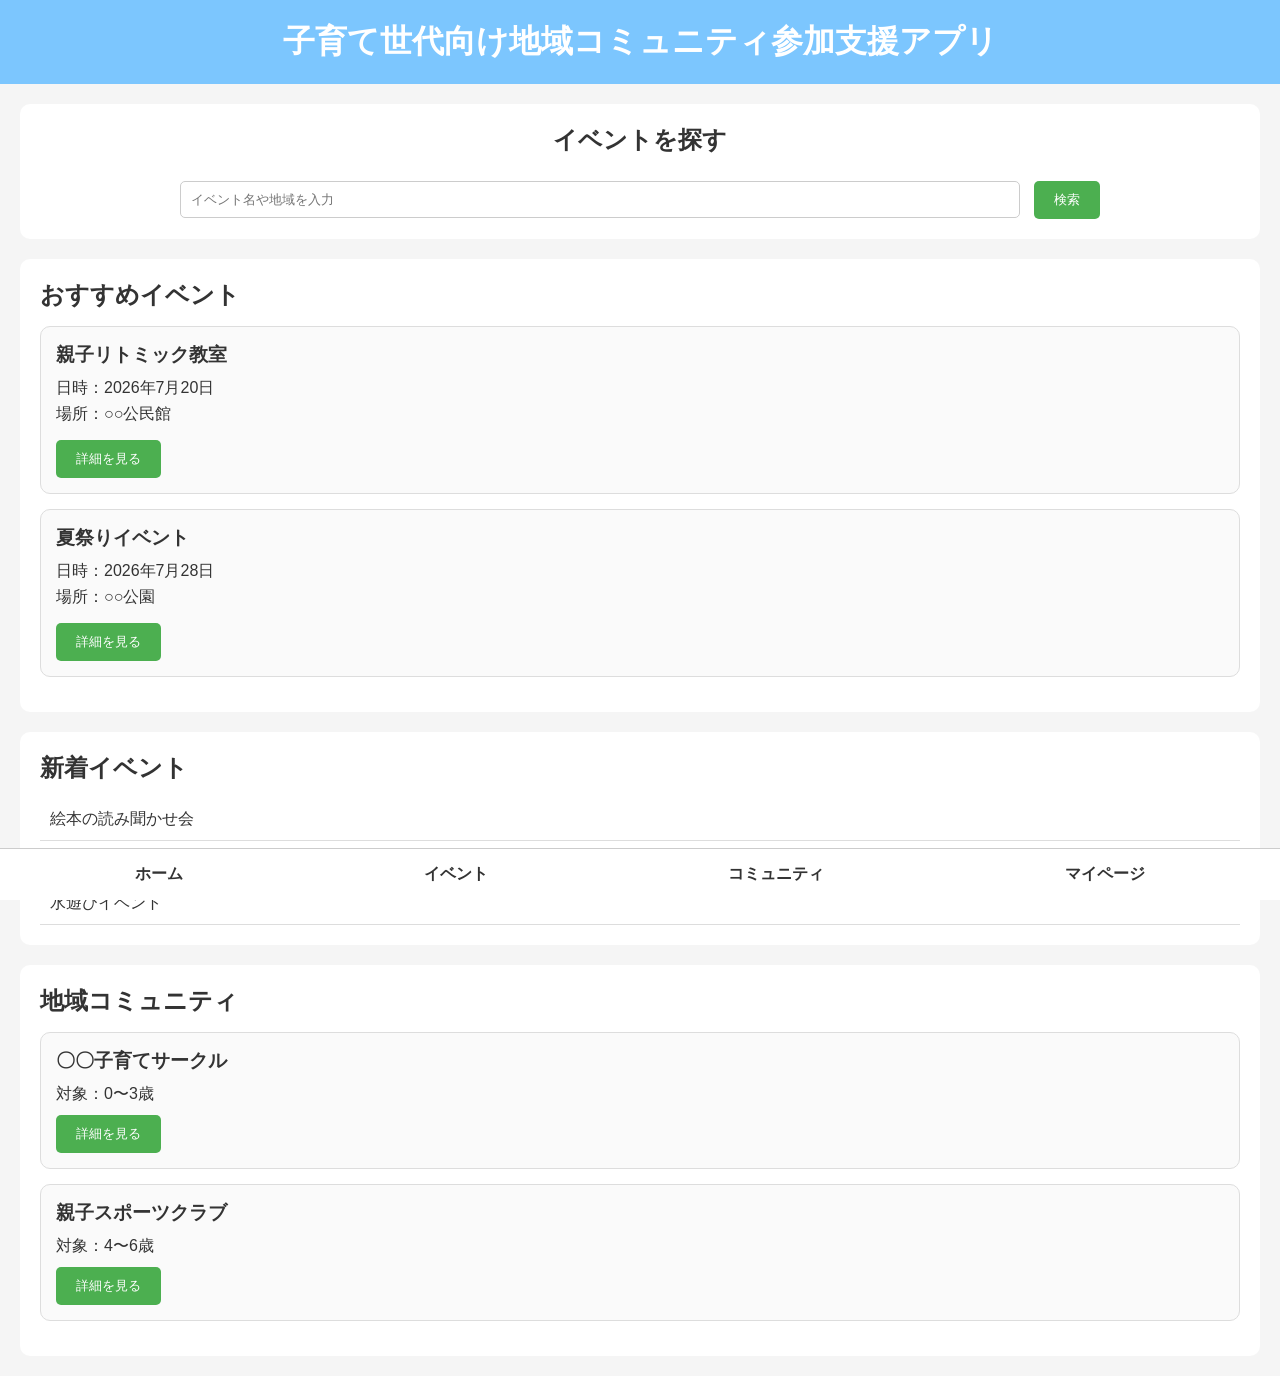
==== index.html @ dadd7222 "画面遷移の作成" ====
<!doctype html>
<html lang="ja">
  <head>
    <meta charset="UTF-8" />
    <meta name="viewport" content="width=device-width, initial-scale=1.0" />
    <title>子育て世代向け地域コミュニティ参加支援アプリ</title>

    <link rel="stylesheet" href="css/style.css" />
    <link rel="stylesheet" href="css/home.css" />
  </head>

  <body>
    <!-- ヘッダー -->
    <header>
      <h1>子育て世代向け地域コミュニティ参加支援アプリ</h1>
    </header>

    <!-- 検索 -->
    <section>
      <h2>イベントを探す</h2>

      <input type="text" placeholder="イベント名や地域を入力" />

      <button>検索</button>
    </section>

    <!-- おすすめイベント -->
    <section>
      <h2>おすすめイベント</h2>

      <div class="event-card">
        <h3>親子リトミック教室</h3>

        <p>日時：2026年7月20日</p>

        <p>場所：○○公民館</p>

        <button>詳細を見る</button>
      </div>

      <div class="event-card">
        <h3>夏祭りイベント</h3>

        <p>日時：2026年7月28日</p>

        <p>場所：○○公園</p>

        <button>詳細を見る</button>
      </div>
    </section>

    <!-- 新着イベント -->
    <section>
      <h2>新着イベント</h2>

      <ul>
        <li>絵本の読み聞かせ会</li>

        <li>親子クッキング教室</li>

        <li>水遊びイベント</li>
      </ul>
    </section>

    <!-- コミュニティ一覧 -->
    <section>
      <h2>地域コミュニティ</h2>

      <div class="community-card">
        <h3>〇〇子育てサークル</h3>

        <p>対象：0〜3歳</p>

        <button>詳細を見る</button>
      </div>

      <div class="community-card">
        <h3>親子スポーツクラブ</h3>

        <p>対象：4〜6歳</p>

        <button>詳細を見る</button>
      </div>
    </section>

    <!-- ナビゲーション -->
    <nav>
      <a href="index.html">ホーム</a>

      <a href="pages/event-list.html">イベント</a>

      <a href="pages/community-detail.html">コミュニティ</a>

      <a href="pages/mypage.html">マイページ</a>
    </nav>
  </body>
</html>
---- css/style.css ----
/* ===== 共通設定 ===== */

* {
  margin: 0;
  padding: 0;
  box-sizing: border-box;
}

body {
  font-family: "Yu Gothic", sans-serif;
  background-color: #f5f5f5;
  color: #333;
}

/* ===== ヘッダー ===== */

header {
  background-color: #7cc6fe;
  color: white;
  padding: 20px;
  text-align: center;
}

/* ===== メインコンテンツ ===== */

section {
  background-color: white;
  margin: 20px;
  padding: 20px;
  border-radius: 10px;
}

section h2 {
  margin-bottom: 15px;
}

/* ===== 入力欄 ===== */

input {
  width: 70%;
  padding: 10px;
  border: 1px solid #ccc;
  border-radius: 5px;
}

/* ===== ボタン ===== */

button {
  padding: 10px 20px;
  margin-top: 10px;
  border: none;
  border-radius: 5px;
  background-color: #4caf50;
  color: white;
  cursor: pointer;
}

button:hover {
  background-color: #45a049;
}

/* ===== カード ===== */

.event-card,
.community-card {
  border: 1px solid #ddd;
  border-radius: 10px;
  padding: 15px;
  margin-bottom: 15px;
  background-color: #fafafa;
}

/* ===== ナビゲーション ===== */

nav {
  position: fixed;
  bottom: 0;
  width: 100%;
  background-color: white;
  display: flex;
  justify-content: space-around;
  padding: 15px;
  border-top: 1px solid #ccc;
}

nav a {
  text-decoration: none;
  color: #333;
  font-weight: bold;
}

nav a:hover {
  color: #4caf50;
}
---- css/home.css ----
/* ===== ホーム画面専用CSS ===== */

/* 検索エリア */
section:first-of-type {
  text-align: center;
}

section:first-of-type input {
  width: 70%;
  margin-right: 10px;
}

/* イベントカード */

.event-card {
  transition: 0.3s;
}

.event-card:hover {
  transform: translateY(-5px);
  box-shadow: 0 5px 15px rgba(0, 0, 0, 0.2);
}

.event-card h3 {
  margin-bottom: 10px;
}

.event-card p {
  margin-bottom: 5px;
}

/* コミュニティカード */

.community-card {
  transition: 0.3s;
}

.community-card:hover {
  transform: translateY(-5px);
  box-shadow: 0 5px 15px rgba(0, 0, 0, 0.2);
}

.community-card h3 {
  margin-bottom: 10px;
}

/* リスト */

ul {
  list-style: none;
}

li {
  padding: 10px;
  border-bottom: 1px solid #ddd;
}

/* スマホ対応 */

@media (max-width: 768px) {
  input {
    width: 100%;
    margin-bottom: 10px;
  }

  button {
    width: 100%;
  }
}
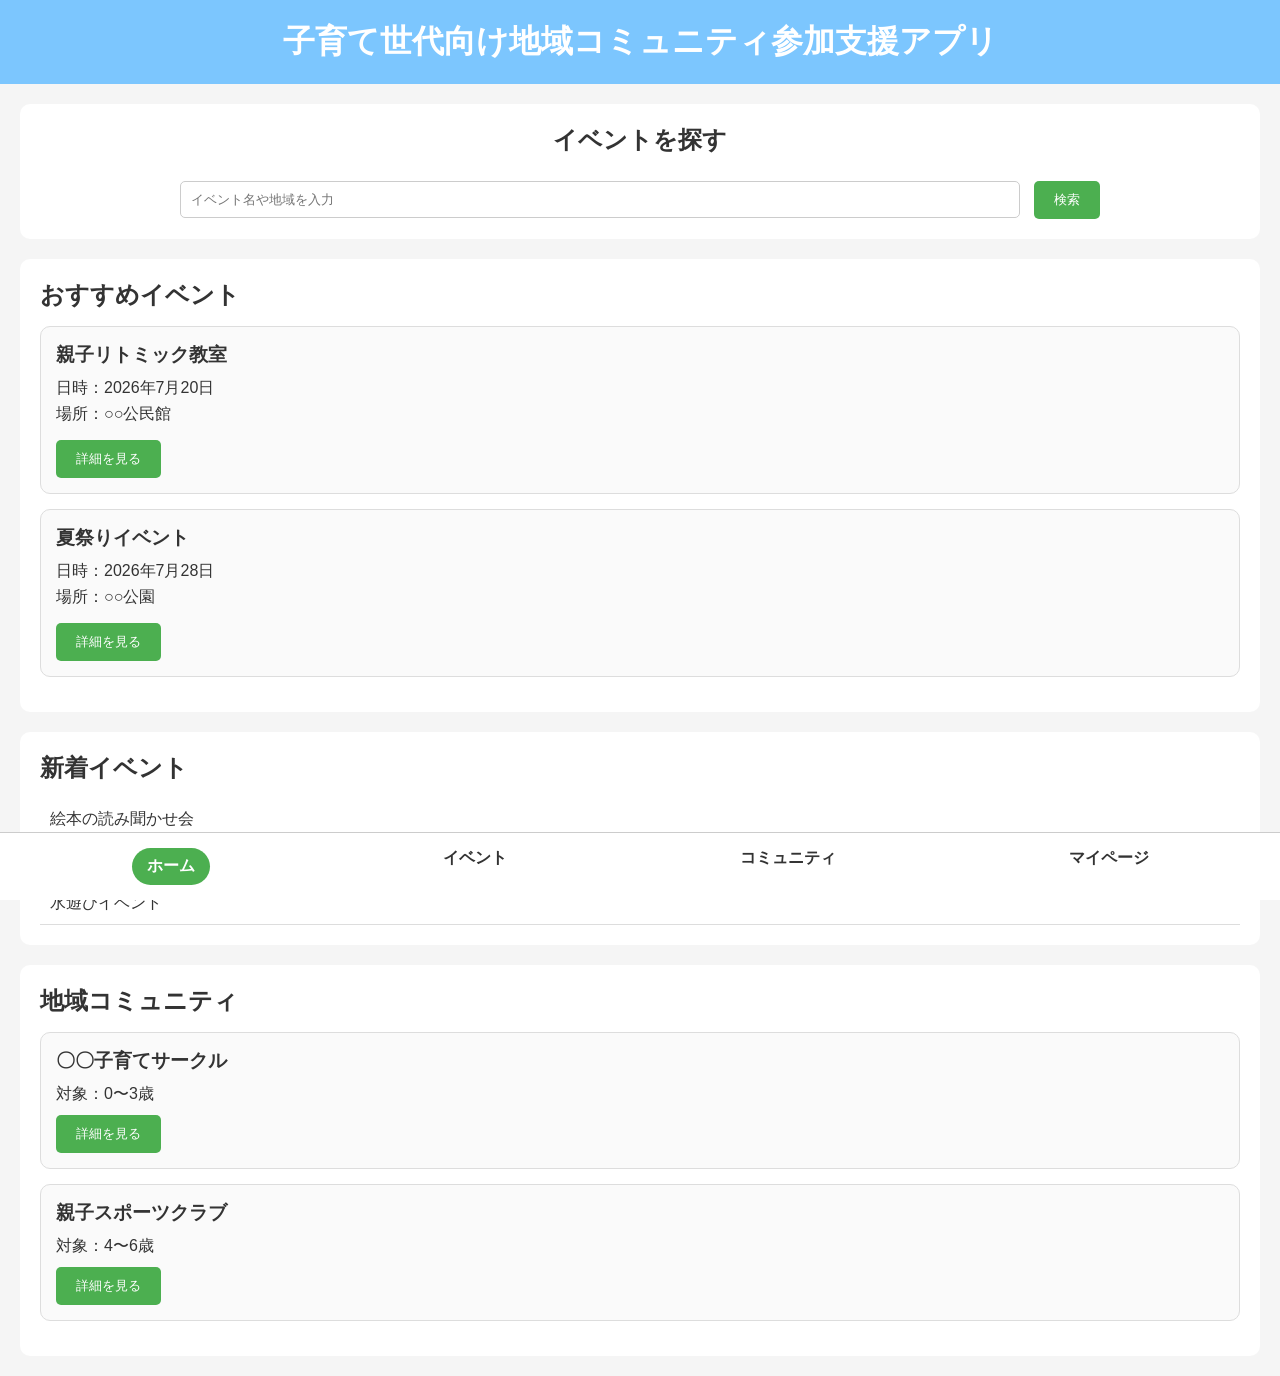
==== commit c8373eba: "main機能の追加" ====
--- a/index.html
+++ b/index.html
@@ -93,5 +93,6 @@
 
       <a href="pages/mypage.html">マイページ</a>
     </nav>
+    <script src="js/main.js"></script>
   </body>
 </html>
--- a/css/style.css
+++ b/css/style.css
@@ -92,3 +92,12 @@
 nav a:hover {
   color: #4caf50;
 }
+
+/* 現在のページ */
+
+nav a.active {
+  color: white;
+  background-color: #4caf50;
+  padding: 8px 15px;
+  border-radius: 20px;
+}
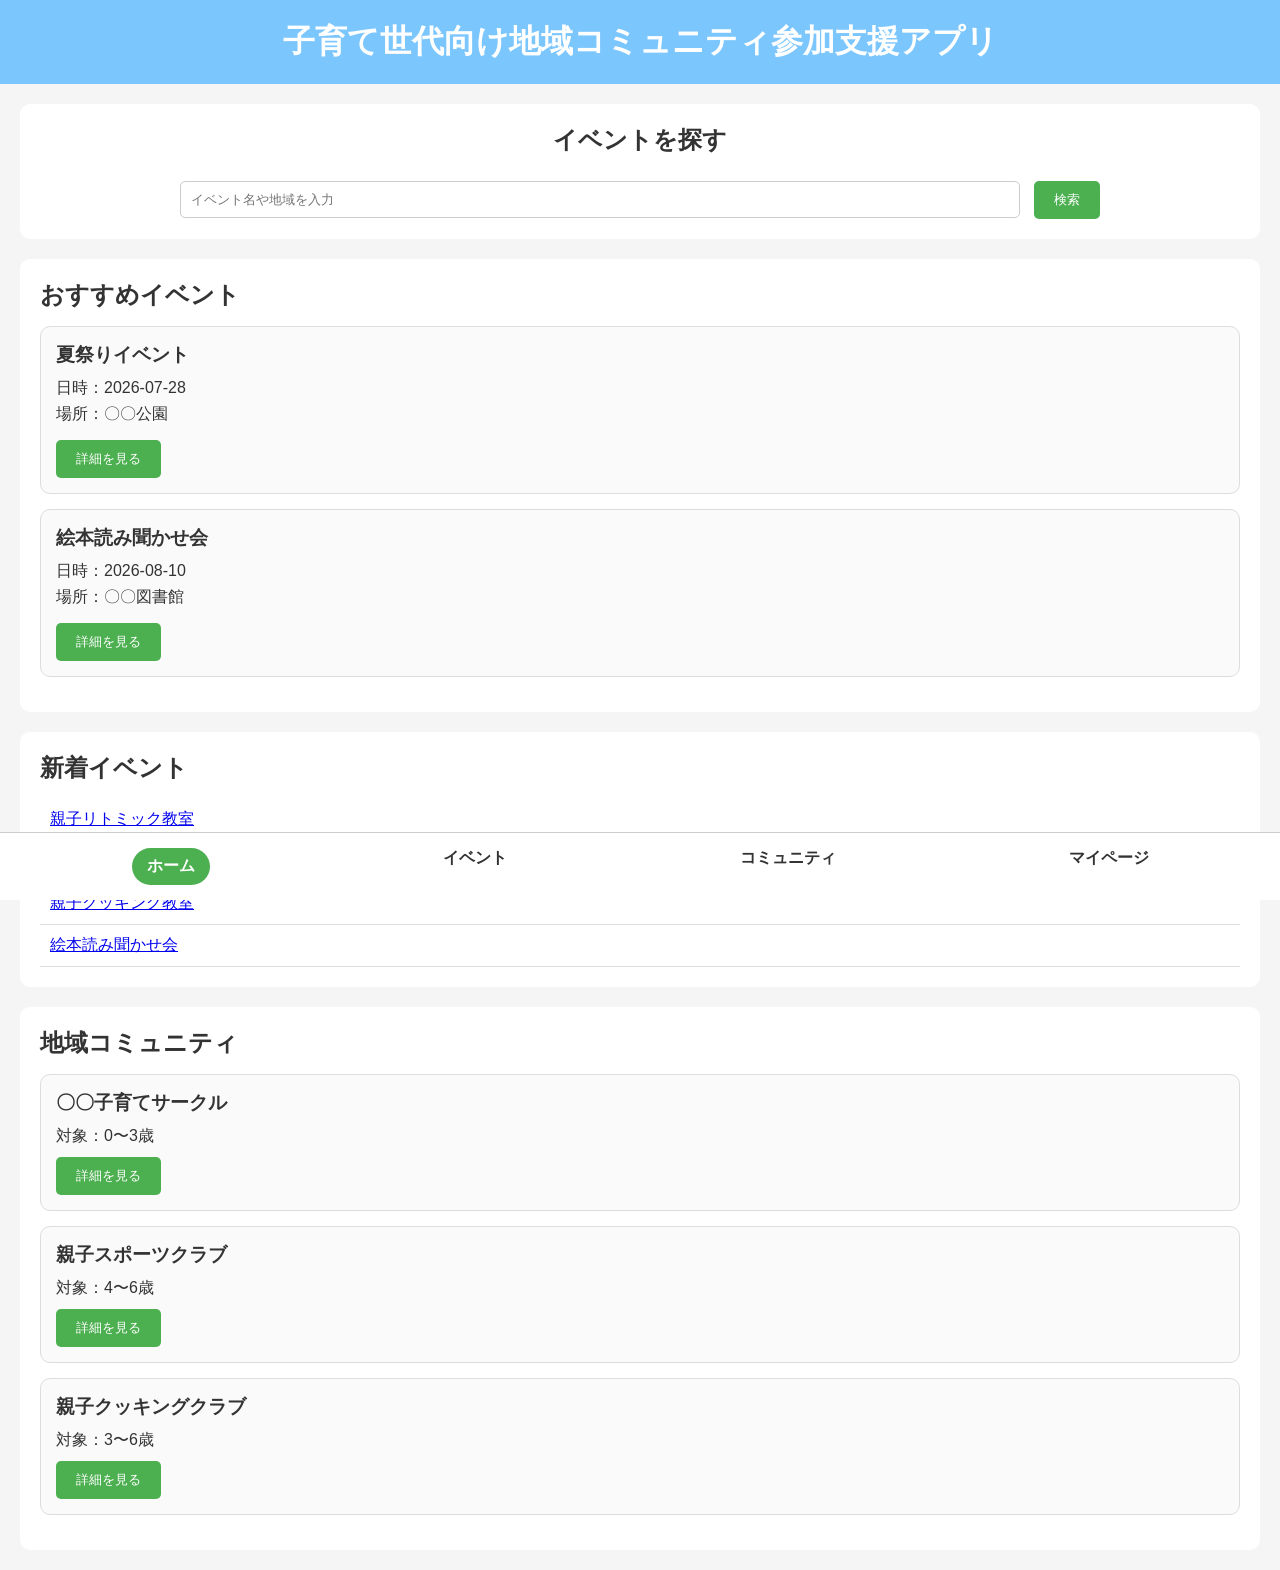
==== commit 619f5337: "出来ていなかった部分を修正" ====
--- a/index.html
+++ b/index.html
@@ -19,68 +19,33 @@
     <section>
       <h2>イベントを探す</h2>
 
-      <input type="text" placeholder="イベント名や地域を入力" />
+      <input
+        type="text"
+        id="home-search"
+        placeholder="イベント名や地域を入力"
+      />
 
-      <button>検索</button>
+      <button onclick="goSearch()">検索</button>
     </section>
 
     <!-- おすすめイベント -->
     <section>
       <h2>おすすめイベント</h2>
 
-      <div class="event-card">
-        <h3>親子リトミック教室</h3>
-
-        <p>日時：2026年7月20日</p>
-
-        <p>場所：○○公民館</p>
-
-        <button>詳細を見る</button>
-      </div>
-
-      <div class="event-card">
-        <h3>夏祭りイベント</h3>
-
-        <p>日時：2026年7月28日</p>
-
-        <p>場所：○○公園</p>
-
-        <button>詳細を見る</button>
-      </div>
+      <div id="recommend-events"></div>
     </section>
 
     <!-- 新着イベント -->
     <section>
       <h2>新着イベント</h2>
-
-      <ul>
-        <li>絵本の読み聞かせ会</li>
-
-        <li>親子クッキング教室</li>
-
-        <li>水遊びイベント</li>
-      </ul>
+      <ul id="new-events"></ul>
     </section>
 
     <!-- コミュニティ一覧 -->
     <section>
       <h2>地域コミュニティ</h2>
 
-      <div class="community-card">
-        <h3>〇〇子育てサークル</h3>
-
-        <p>対象：0〜3歳</p>
-
-        <button>詳細を見る</button>
-      </div>
-
-      <div class="community-card">
-        <h3>親子スポーツクラブ</h3>
-
-        <p>対象：4〜6歳</p>
-
-        <button>詳細を見る</button>
-      </div>
+      <div id="community-list"></div>
     </section>
 
     <!-- ナビゲーション -->
@@ -94,5 +59,6 @@
       <a href="pages/mypage.html">マイページ</a>
     </nav>
     <script src="js/main.js"></script>
+    <script src="js/home.js"></script>
   </body>
 </html>
